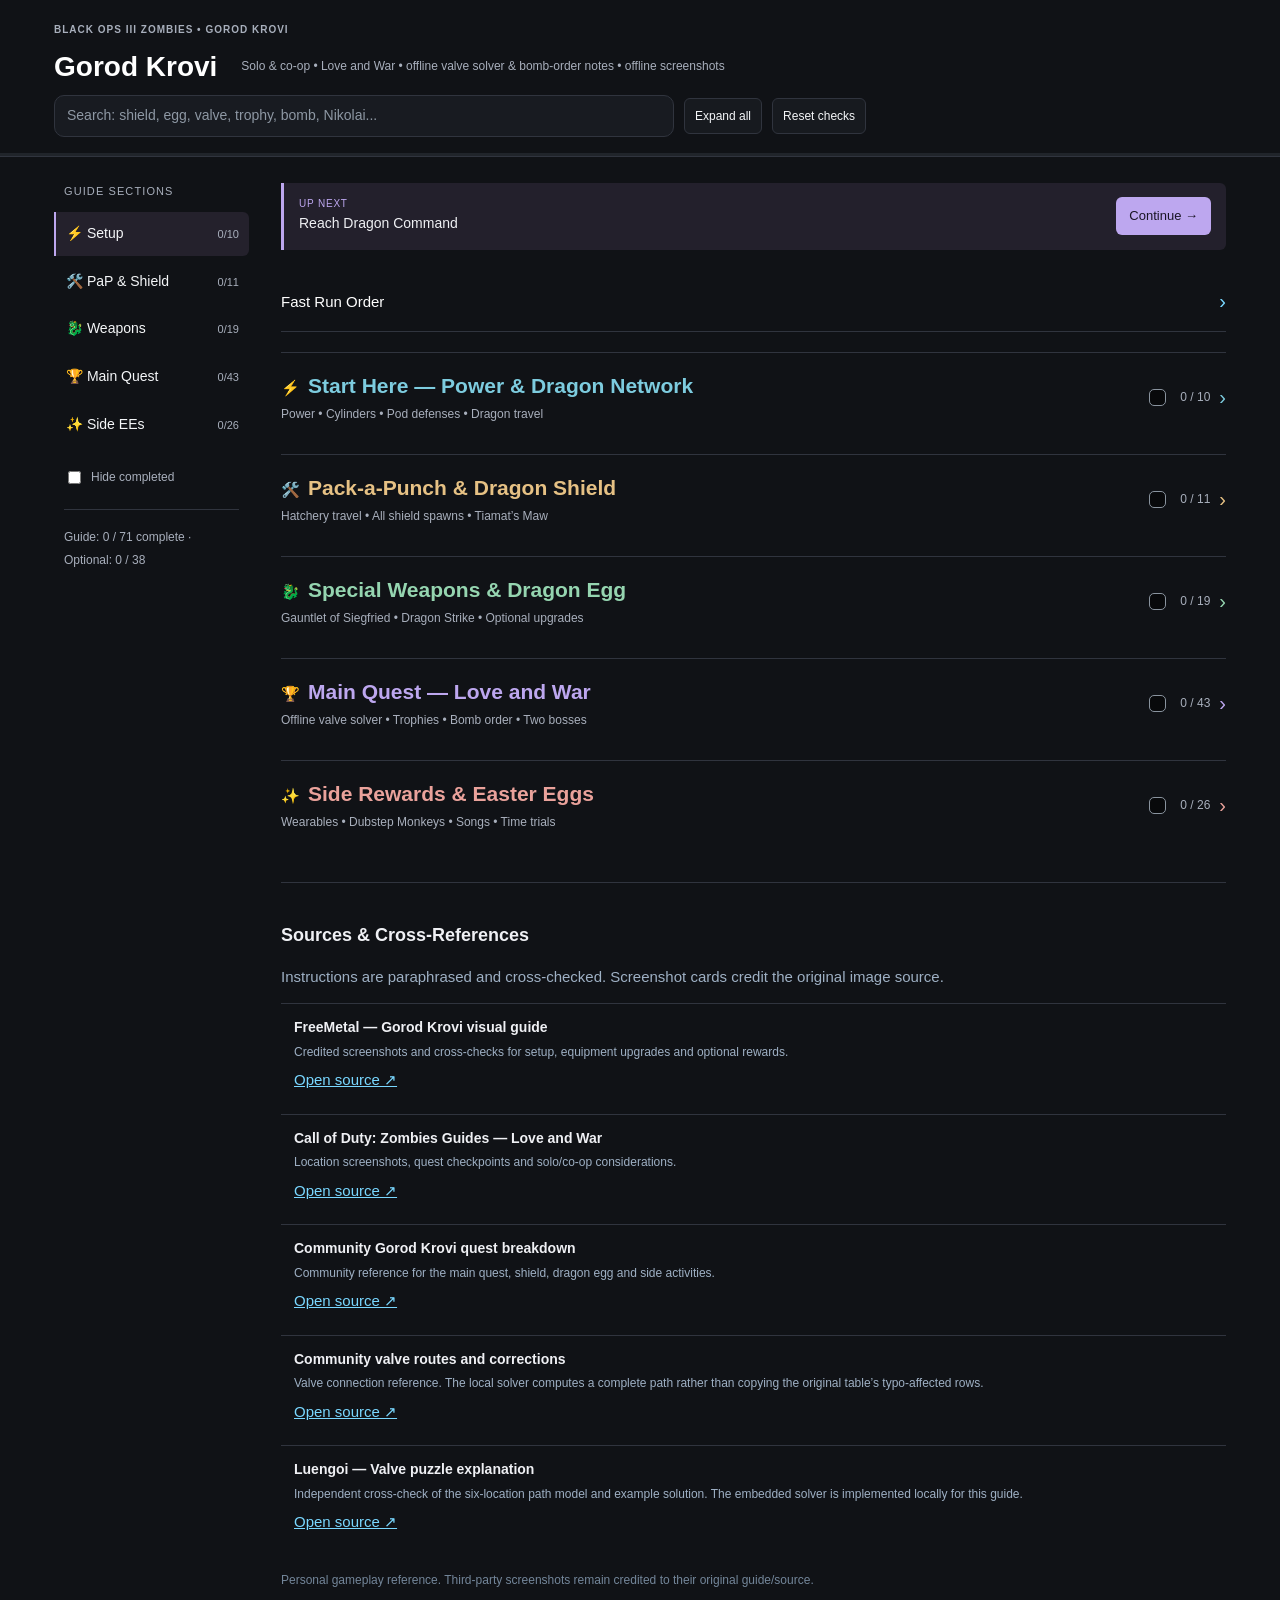
==== gorod-krovi.html @ ffe3abc6 "Add remaining BO3 guides and image-first UI with Chronicles collection" ====
<!doctype html>
<html lang="en">
<head>
<meta charset="utf-8">
<meta name="viewport" content="width=device-width, initial-scale=1">
<title>Gorod Krovi — Visual Guide</title>
<style>
:root{
  --bg:#070b11;--bg2:#0b121c;--panel:#101924;--panel2:#142231;--line:#26394d;
  --text:#eef6ff;--muted:#9eb0c4;--blue:#79d7ff;--green:#91f2b8;--gold:#ffd67b;
  --red:#ff927f;--purple:#d09aff;--orange:#ffb06e;--shadow:0 12px 38px rgba(0,0,0,.28)
}
*{box-sizing:border-box}
html{scroll-behavior:smooth}
body{
  margin:0;color:var(--text);background:
  radial-gradient(circle at 12% -5%,rgba(57,120,180,.13),transparent 30%),
  radial-gradient(circle at 86% 0%,rgba(77,154,124,.09),transparent 28%),
  linear-gradient(180deg,#060a10,var(--bg2) 35%,var(--bg));
  font-family:Inter,ui-sans-serif,system-ui,-apple-system,Segoe UI,Arial,sans-serif;line-height:1.48
}
button,input{font:inherit} a{color:var(--blue)}
header{position:sticky;top:0;z-index:50;background:rgba(7,11,17,.93);backdrop-filter:blur(14px);border-bottom:1px solid var(--line)}
.top{max-width:1500px;margin:auto;padding:16px 18px 11px}
.eyebrow{color:var(--green);font-size:11px;letter-spacing:.18em;text-transform:uppercase;font-weight:900}
h1{font-size:clamp(28px,4vw,44px);line-height:1;margin:3px 0 6px}
.version{color:var(--muted);font-size:13px;margin-bottom:11px}
.controls{display:flex;gap:7px;flex-wrap:wrap;align-items:center}
.search{flex:1;min-width:220px;padding:10px 12px;border:1px solid var(--line);border-radius:10px;background:#08111a;color:var(--text);outline:none}
.search:focus{border-color:var(--blue)}
.navbtn,.toolbtn{border:1px solid var(--line);background:var(--panel);color:var(--text);border-radius:10px;padding:9px 11px;cursor:pointer;font-weight:760}
.navbtn:hover,.toolbtn:hover{border-color:var(--blue);background:var(--panel2)}
.progressbar{height:3px;background:#101820}.progressfill{height:100%;width:0;background:linear-gradient(90deg,var(--blue),var(--green));transition:.2s}

main{max-width:1500px;margin:auto;padding:22px 18px 80px}
.callout{border:1px solid #31506b;background:linear-gradient(145deg,rgba(20,34,49,.95),rgba(12,22,32,.95));padding:14px 16px;border-radius:14px;margin-bottom:14px;color:var(--muted)}
.callout strong{color:var(--text)}.corrections{border-color:#6a5131;background:linear-gradient(145deg,rgba(57,38,21,.72),rgba(20,27,34,.88))}
.corrections b{color:var(--gold)}

details.quick,details.big-section{border:1px solid var(--line);border-radius:16px;background:rgba(13,22,32,.8);margin:14px 0;overflow:hidden}
summary.section-summary,summary.quick-summary{list-style:none;cursor:pointer;padding:16px;display:flex;justify-content:space-between;gap:14px;align-items:center}
summary::-webkit-details-marker{display:none}
.section-summary:hover,.quick-summary:hover{background:rgba(20,34,49,.65)}
.section-name{font-size:clamp(21px,2.4vw,30px);font-weight:900}.section-num{color:var(--blue);margin-right:8px}
.section-sub{color:var(--muted);font-size:13px;margin-top:4px}.chev{color:var(--blue);font-size:22px;transition:.18s}
details[open]>.section-summary .chev,details[open]>.quick-summary .chev{transform:rotate(90deg)}
.section-count{white-space:nowrap;background:var(--panel);border:1px solid var(--line);border-radius:999px;padding:6px 10px;color:var(--green);font-weight:850;font-size:13px}
.section-inner{padding:0 12px 14px}

.quick-grid{display:grid;grid-template-columns:repeat(auto-fit,minmax(285px,1fr));gap:3px 20px;padding:0 16px 16px}
.quick-item{display:flex;gap:8px;color:var(--muted);font-size:14px;padding:5px 0}.quick-num{color:var(--green);font-weight:900;min-width:24px}

details.group{border:1px solid #22364a;border-radius:13px;background:rgba(12,20,29,.76);margin:10px 0;overflow:hidden}
summary.group-head{list-style:none;cursor:pointer;padding:14px 15px;display:flex;justify-content:space-between;gap:13px;align-items:center}
summary.group-head:hover{background:rgba(20,34,49,.55)}
.group-title{font-size:18px;font-weight:880}.group-summary{color:var(--muted);font-size:13px;margin-top:3px}
.group-effect{margin-top:7px;padding:8px 10px;border-left:3px solid var(--green);background:rgba(57,105,78,.12);border-radius:0 8px 8px 0;color:#ccebd8;font-size:12.5px}
.group-body{padding:0 12px 12px}
.cards{display:grid;grid-template-columns:repeat(auto-fit,minmax(310px,1fr));gap:12px}
.card{border:1px solid #22364a;border-radius:13px;background:linear-gradient(180deg,#111d29,#0c151f);overflow:hidden;box-shadow:var(--shadow);min-width:0;transition:.16s}
.card:hover{border-color:#365b79;transform:translateY(-1px)}.card.done{opacity:.64;border-color:#2f684e}
.card-head{display:flex;gap:11px;padding:14px 14px 9px}.check{position:relative;display:block;width:23px;height:23px;min-width:23px;margin-top:2px;cursor:pointer}
.check input{position:absolute;opacity:0}.fake{width:23px;height:23px;border:2px solid #50677c;border-radius:7px;display:block;position:relative}
.check input:checked+.fake{border-color:var(--green);background:rgba(145,242,184,.12)}.check input:checked+.fake:after{content:"✓";position:absolute;left:3px;top:-6px;color:var(--green);font-size:23px;font-weight:900}
.card-code{font-size:10px;letter-spacing:.13em;color:var(--blue);font-weight:900}.card h3{margin:2px 0 0;font-size:17px;line-height:1.23}.card.done h3{text-decoration:line-through}
.badges{display:flex;gap:6px;flex-wrap:wrap;margin-top:7px}.badge{padding:3px 7px;border-radius:999px;border:1px solid var(--line);font-size:10px;color:var(--muted);text-transform:uppercase;letter-spacing:.08em;font-weight:850}
.badge.required{color:var(--gold);border-color:#725b31}.badge.buildable{color:var(--green);border-color:#315f47}.badge.bow{color:#b8ceff;border-color:#405785}.badge.wisp{color:var(--purple);border-color:#664882}
.card-body{padding:0 14px 14px}.label{font-size:10px;text-transform:uppercase;letter-spacing:.13em;font-weight:900;color:#7f94aa;margin-top:8px}
.todo{padding-left:20px;margin:5px 0 0}.todo li{margin:5px 0;color:#e1ebf4;font-size:13.5px}.todo li::marker{color:var(--green)}
.look{margin:4px 0;color:var(--muted);font-size:13.5px}.warn,.note{margin-top:10px;padding:9px 10px;border-radius:9px;font-size:12.5px}
.warn{border:1px solid #74473e;background:rgba(96,45,36,.18);color:#ffd1c8}.note{border:1px solid #35506b;background:rgba(49,82,112,.15);color:#c5d9ec}

.imgwrap{display:block;background:#05080c;border-top:1px solid #1b2b3b;position:relative}.imgwrap img{display:block;width:100%;aspect-ratio:16/9;object-fit:cover;background:#030609}
.imgwrap .fallback{display:none;padding:35px 16px;text-align:center;color:#ffb6a8;font-size:13px}.imgwrap.failed img{display:none}.imgwrap.failed .fallback{display:block}
.imgcredit{display:flex;justify-content:space-between;gap:8px;align-items:center;padding:7px 10px;background:#080f16;color:#73899e;font-size:10px}.imgcredit span:last-child{color:var(--blue)}
.noimg{border-top:1px solid #1b2b3b;padding:22px 14px;color:#7f94aa;font-size:12px;background:#080f16}

.bow-choice{border-top:1px solid #1b2b3b;background:#080f16;padding:14px}.bow-choice-title{text-align:center;font-size:12px;color:var(--muted);margin-bottom:10px;font-weight:800;letter-spacing:.08em}
.bow-grid{display:grid;grid-template-columns:repeat(2,1fr);gap:8px}.bow-chip{border:1px solid var(--line);border-radius:10px;padding:12px;text-align:center;font-weight:900}
.bow-chip small{display:block;font-size:10px;font-weight:700;opacity:.78;margin-top:2px}.storm{background:rgba(32,74,130,.28);border-color:#416da5}.void{background:rgba(94,45,127,.27);border-color:#704593}
.fire{background:rgba(140,65,35,.25);border-color:#985b3e}.wolf{background:rgba(73,140,170,.22);border-color:#5e9ab2}
.bow-arrow{text-align:center;font-size:22px;color:var(--green);padding-top:7px}.bow-caption{text-align:center;color:#cfe9dc;font-size:12px;font-weight:800}

.source-section{border-top:1px solid var(--line);margin-top:42px;padding-top:24px}.source-card{border:1px solid var(--line);background:var(--panel);padding:13px;border-radius:12px;margin:9px 0}.source-card h3{margin:0 0 4px;font-size:16px}.source-card p{margin:0;color:var(--muted);font-size:13px}.source-card a{display:inline-block;margin-top:7px}
.offline-box{border:1px solid #315f47;background:rgba(38,84,60,.14);padding:14px;border-radius:12px;margin:18px 0;color:#cde8d8}.offline-box strong{color:var(--green)}
.hidden{display:none!important}.footer-note{margin-top:24px;color:#73869a;font-size:12px}
@media(max-width:800px){
  header{position:relative}.cards{grid-template-columns:1fr}.top{padding:14px}.quick-grid{grid-template-columns:1fr}.section-summary{align-items:flex-start}
}
</style>

<style id="high-contrast-v4">
/* HIGH-CONTRAST DARK READABILITY PASS
   One section = one accent color. Neutral content areas. Hard visual separators. */
:root{
  --hc-bg:#090a0c;
  --hc-surface:#131519;
  --hc-surface2:#1d2026;
  --hc-surface3:#262a31;
  --hc-line:#444a53;
  --hc-line-strong:#606874;
  --hc-text:#f7f8fa;
  --hc-muted:#c2c8d0;
  --hc-dim:#9099a4;
  --hc-cyan:#49c8e8;
  --hc-amber:#f0b84b;
  --hc-green:#67d39a;
  --hc-purple:#b58cff;
  --hc-coral:#ff8178;
  --hc-yellow:#ffd86b;
  --hc-blue:#79cfff;
}
html{background:var(--hc-bg)!important}
body{
  background:var(--hc-bg)!important;
  color:var(--hc-text)!important;
  font-size:15px!important;
}
header{
  background:rgba(9,10,12,.97)!important;
  border-bottom:2px solid var(--hc-line)!important;
  box-shadow:0 3px 12px rgba(0,0,0,.35)!important;
}
h1{color:#fff!important}
.search{
  background:#101216!important;
  color:#fff!important;
  border:1px solid #59616c!important;
}
.search::placeholder{color:#8e98a4!important}
.btn,.navbtn,.toolbtn{
  background:#171a1f!important;
  color:#f4f6f8!important;
  border:1px solid #505761!important;
  box-shadow:none!important;
}
.btn:hover,.navbtn:hover,.toolbtn:hover{background:#22262d!important}
button[data-go="setup"]{border-bottom:4px solid var(--hc-cyan)!important}
button[data-go="pap"],button[data-go="buildables"]{border-bottom:4px solid var(--hc-amber)!important}
button[data-go="bows"]{border-bottom:4px solid var(--hc-green)!important}
button[data-go="main"]{border-bottom:4px solid var(--hc-purple)!important}
button[data-go="side"]{border-bottom:4px solid var(--hc-coral)!important}
.progressbar{background:#20242a!important;height:5px!important}
.progressfill{background:#79cfff!important}

main{max-width:1320px!important}

/* Keep the opening area quiet. Technical/meta boxes are hidden so the quest starts sooner. */
.readability-key{
  display:flex;flex-wrap:wrap;gap:8px 14px;
  margin:2px 0 18px;padding:11px 13px;
  background:#111318;border:1px solid #3d434c;border-radius:10px;
  color:#c8ced5;font-size:12px;font-weight:750
}
.readability-key span{display:inline-flex;align-items:center;gap:6px}
.readability-key i{width:10px;height:10px;border-radius:3px;display:inline-block}
.readability-key .c1 i{background:var(--hc-cyan)}
.readability-key .c2 i{background:var(--hc-amber)}
.readability-key .c3 i{background:var(--hc-green)}
.readability-key .c4 i{background:var(--hc-purple)}
.readability-key .c5 i{background:var(--hc-coral)}

/* Fast route: a real numbered list instead of floating tiles */
details.quick{
  background:#111318!important;
  border:2px solid #414751!important;
  box-shadow:none!important;
  border-radius:12px!important
}
.quick-summary,.quickhead{
  background:#181b20!important;
  color:#fff!important;
  border:0!important;
  padding:16px 18px!important
}
.quick-grid,.quickgrid{
  display:block!important;
  background:#0f1114!important;
  padding:0!important
}
.quick-item,.q{
  display:grid!important;
  grid-template-columns:48px 1fr!important;
  gap:10px!important;
  align-items:start!important;
  margin:0!important;
  padding:11px 16px!important;
  color:#e8ebef!important;
  border-top:1px solid #3a4048!important
}
.quick-item:nth-child(even),.q:nth-child(even){background:#191c21!important}
.quick-num,.qn{
  display:grid!important;place-items:center!important;
  width:31px!important;height:31px!important;
  border-radius:7px!important;
  background:#303640!important;
  color:#fff!important;font-weight:900!important
}

/* Notes and warnings are deliberately different from normal content */
.warn{
  background:#332a12!important;
  color:#ffe7a5!important;
  border:1px solid #8c7022!important;
  border-left:6px solid var(--hc-yellow)!important;
  border-radius:7px!important
}
.note{
  background:#112637!important;
  color:#d5edff!important;
  border:1px solid #345c79!important;
  border-left:6px solid var(--hc-blue)!important;
  border-radius:7px!important
}
.group-effect,.effect{
  background:#12291f!important;
  color:#d6f3e2!important;
  border-left:6px solid var(--hc-green)!important;
  border-radius:7px!important
}

/* Stronger text hierarchy */
.label{
  color:#b9c1ca!important;
  font-size:11px!important;
  letter-spacing:.13em!important;
  font-weight:900!important;
  margin-top:14px!important
}
.todo li{
  color:#f2f4f6!important;
  font-size:14.5px!important;
  margin:8px 0!important;
  line-height:1.52!important
}
.look{
  color:#c4cbd3!important;
  line-height:1.5!important
}
.badge{background:#0f1114!important;border-color:#59616c!important;color:#e5e8eb!important}
.fake{border-color:#77818c!important}
.card.done{opacity:.55!important}

/* Mobile */
@media(max-width:850px){
  header{position:relative!important}
}
</style>

<style>
main > .callout, main > .offline-box{display:none!important}
</style>

<style id="de-high-contrast-layout">
#content > details.big-section:nth-of-type(1){--section-accent:var(--hc-cyan)}
#content > details.big-section:nth-of-type(2){--section-accent:var(--hc-amber)}
#content > details.big-section:nth-of-type(3){--section-accent:var(--hc-green)}
#content > details.big-section:nth-of-type(4){--section-accent:var(--hc-purple)}
#content > details.big-section:nth-of-type(5){--section-accent:var(--hc-coral)}

details.big-section{
  background:#0e1013!important;
  border:2px solid #40464f!important;
  box-shadow:0 6px 18px rgba(0,0,0,.28)!important;
  border-radius:12px!important;
  margin:20px 0!important
}
#content > details.big-section > .section-summary{
  background:#15181d!important;
  border-left:9px solid var(--section-accent)!important;
  padding:19px 20px!important
}
.section-name{color:#fff!important}
.section-sub{color:#bcc4cd!important}
.section-num{
  display:inline-grid!important;place-items:center!important;
  width:34px!important;height:34px!important;
  border-radius:7px!important;margin-right:10px!important;
  background:var(--section-accent)!important;color:#08090b!important;
  font-weight:950!important
}
.section-summary .chev{color:var(--section-accent)!important}
.section-count{
  background:#0f1114!important;
  color:#fff!important;
  border:1px solid #59616c!important
}
.section-inner{background:#0b0d10!important;padding:16px!important}

details.group{
  background:#121419!important;
  border:1px solid #464d56!important;
  border-radius:10px!important;
  margin:0 0 18px!important
}
summary.group-head{
  background:#22262c!important;
  border-left:5px solid var(--section-accent)!important;
  padding:14px 16px!important
}
.group-title{color:#fff!important}
.group-summary{color:#b8c0c9!important}
.group-head .chev{color:var(--section-accent)!important}
.group-body{background:#0d0f12!important;padding:0!important}

/* Same one-step-per-row treatment as Shadows */
.cards{display:block!important}
.card{
  display:grid!important;
  grid-template-columns:minmax(0,1fr) minmax(280px,400px)!important;
  grid-template-rows:auto 1fr!important;
  column-gap:22px!important;
  border:0!important;
  border-left:6px solid var(--section-accent)!important;
  border-top:2px solid #383e46!important;
  border-radius:0!important;
  background:#131519!important;
  box-shadow:none!important;
  transform:none!important
}
.card:first-child{border-top:0!important}
.card:nth-child(even){background:#1d2026!important}
.card-head{grid-column:1!important;grid-row:1!important;padding:18px 18px 6px!important}
.card-body{grid-column:1!important;grid-row:2!important;padding:0 18px 20px!important}
.imgwrap,.bow-choice,.noimg{
  grid-column:2!important;grid-row:1 / span 2!important;
  align-self:center!important;
  margin:18px!important
}
.imgwrap{
  border:2px solid #4d555f!important;
  border-radius:8px!important;
  overflow:hidden!important;
  background:#08090b!important
}
.imgcredit{background:#101216!important;color:#aeb7c1!important;border-top:1px solid #3d444d!important}
.card-code{
  display:inline-block!important;
  background:var(--section-accent)!important;
  color:#08090b!important;
  border-radius:5px!important;
  padding:3px 7px!important;
  margin-bottom:4px!important;
  font-weight:950!important
}
.card h3{color:#fff!important;font-size:19px!important}
.noimg{color:#c3cad2!important;background:#181b20!important;border:1px dashed #505862!important;border-radius:8px!important;padding:20px!important}
.bow-choice{background:#181b20!important;border:2px solid #4d555f!important;border-radius:8px!important;padding:18px!important}

@media(max-width:850px){
  .card{grid-template-columns:1fr!important}
  .card-head{grid-column:1!important;grid-row:1!important}
  .card-body{grid-column:1!important;grid-row:2!important}
  .imgwrap,.bow-choice,.noimg{grid-column:1!important;grid-row:3!important;margin:0 18px 18px!important}
}
</style>


<style id="image-lightbox-v5">
/* In-page image expansion */
.img, .imgwrap {
  cursor: zoom-in !important;
}
.img .credit span:last-child,
.imgwrap .imgcredit span:last-child {
  color: #aeb8c2 !important;
}
.image-lightbox {
  position: fixed;
  inset: 0;
  z-index: 99999;
  display: none;
  align-items: center;
  justify-content: center;
  padding: 26px;
  background: rgba(0,0,0,.90);
  backdrop-filter: blur(5px);
}
.image-lightbox.open { display: flex; }
.image-lightbox-inner {
  position: relative;
  width: min(96vw, 1500px);
  height: min(94vh, 1000px);
  display: flex;
  align-items: center;
  justify-content: center;
}
.image-lightbox-img {
  display: block;
  max-width: 100%;
  max-height: 100%;
  width: auto;
  height: auto;
  object-fit: contain;
  border: 2px solid #626b76;
  border-radius: 10px;
  background: #07080a;
  box-shadow: 0 18px 60px rgba(0,0,0,.65);
  cursor: zoom-out;
}
.image-lightbox-close {
  position: fixed;
  top: 16px;
  right: 20px;
  z-index: 100000;
  width: 44px;
  height: 44px;
  border: 1px solid #6b747f;
  border-radius: 50%;
  background: #16191e;
  color: #fff;
  font-size: 28px;
  line-height: 1;
  font-weight: 700;
  cursor: pointer;
}
.image-lightbox-close:hover { background: #292e35; }
.image-lightbox-hint {
  position: fixed;
  left: 50%;
  bottom: 14px;
  transform: translateX(-50%);
  padding: 7px 11px;
  border: 1px solid #4e5660;
  border-radius: 999px;
  background: rgba(17,20,24,.92);
  color: #c9d0d7;
  font-size: 12px;
  white-space: nowrap;
}
body.lightbox-open { overflow: hidden !important; }

@media (max-width: 700px) {
  .image-lightbox { padding: 12px; }
  .image-lightbox-inner {
    width: 100vw;
    height: 90vh;
  }
  .image-lightbox-close {
    top: 10px;
    right: 10px;
  }
}
</style>


<style id="bulk-check-zebra-v6">
/* ===== v6: zebra subsection headers + whole-section / whole-phase checkboxes ===== */

/* Stronger zebra separation for subsection / phase headers */
.sectionbody > details.group:nth-of-type(odd) > .grouphead,
.section-inner > details.group:nth-of-type(odd) > .group-head {
  background:#20242a !important;
}
.sectionbody > details.group:nth-of-type(even) > .grouphead,
.section-inner > details.group:nth-of-type(even) > .group-head {
  background:#2c3138 !important;
}

/* Main Quest phases get a subtle purple zebra identity instead of one flat purple look */
#content > details.section:nth-of-type(4) .sectionbody > details.group:nth-of-type(odd) > .grouphead,
#content > details.big-section:nth-of-type(4) .section-inner > details.group:nth-of-type(odd) > .group-head {
  background:#26202f !important;
}
#content > details.section:nth-of-type(4) .sectionbody > details.group:nth-of-type(even) > .grouphead,
#content > details.big-section:nth-of-type(4) .section-inner > details.group:nth-of-type(even) > .group-head {
  background:#342a40 !important;
}

/* Bulk check control used in top-level sections and subsection/phase headers */
.bulk-check-wrap {
  display:inline-flex;
  align-items:center;
  gap:7px;
  flex:0 0 auto;
  padding:6px 9px;
  border:1px solid #626b76;
  border-radius:8px;
  background:#101216;
  color:#e6ebef;
  font-size:11px;
  font-weight:900;
  letter-spacing:.04em;
  text-transform:uppercase;
  cursor:pointer;
  user-select:none;
}
.bulk-check-wrap:hover {
  background:#1b1f24;
  border-color:#89939e;
}
.bulk-check-wrap input {
  appearance:none;
  -webkit-appearance:none;
  width:19px;
  height:19px;
  margin:0;
  border:2px solid #89939e;
  border-radius:5px;
  background:#08090b;
  display:grid;
  place-content:center;
  cursor:pointer;
}
.bulk-check-wrap input::before {
  content:"";
  width:10px;
  height:10px;
  transform:scale(0);
  transition:transform .08s ease-in-out;
  clip-path:polygon(14% 44%,0 59%,39% 100%,100% 18%,84% 3%,37% 70%);
  background:#08100b;
}
.bulk-check-wrap input:checked {
  background:#77dda3;
  border-color:#77dda3;
}
.bulk-check-wrap input:checked::before {
  transform:scale(1);
}
.bulk-check-wrap input:indeterminate {
  background:#f0b84b;
  border-color:#f0b84b;
}
.bulk-check-wrap input:indeterminate::before {
  transform:scale(1);
  clip-path:none;
  width:10px;
  height:3px;
  background:#17120a;
}
.bulk-check-wrap.complete {
  border-color:#5ca77a;
  background:#13261c;
  color:#bde9cd;
}
.bulk-check-wrap.partial {
  border-color:#997c35;
  background:#292313;
  color:#f3dda6;
}

/* Keep controls and chevrons visually separated */
.bulk-right {
  display:flex;
  align-items:center;
  gap:9px;
  flex:0 0 auto;
}

/* On narrow screens, do not let the header controls crush the title */
@media(max-width:720px){
  .bulk-check-wrap .bulk-label-text { display:none; }
  .bulk-check-wrap { padding:6px; }
  .bulk-right { gap:6px; }
}
</style>


<style id="section-heading-cues">
/* Match both maps: section colors for headings, neutral step instructions. */
.big-section > .section-summary .section-name{color:var(--section-accent)!important}
.group-title{color:var(--group-heading-color,var(--section-accent))!important}
.heading-icon{display:inline-block;margin-right:.4em;font-size:.95em;line-height:1;vertical-align:baseline}
</style>

<style id="topic-dropdowns">
.group-children{padding:14px 12px 0}
.group-children > details.group{margin-bottom:14px!important}
.group-children > details.group > summary.group-head{background:#191d23!important}
.group-children > details.group:nth-of-type(even) > summary.group-head{background:#242a32!important}
@media(max-width:600px){.group-children{padding:10px 6px 0}}
</style>
<style id="gk-tools-style">
.gk-tool{margin:16px 0 4px;padding:14px;border:1px solid #65717f;border-radius:10px;background:#171c24;color:#f1f5fa}
.gk-tool h4{margin:0 0 10px;font-size:17px;color:#d4b6ff}.gk-tool p{font-size:13px;color:#c8d3df}
.gk-fields{display:grid;grid-template-columns:repeat(2,minmax(0,1fr));gap:12px;margin:12px 0}
.gk-fields label{display:block;min-width:0;font-size:13px;font-weight:700}
.gk-fields select{display:block;width:100%;max-width:100%;margin-top:6px;padding:9px 6px;border:1px solid #728194;border-radius:7px;background:#090e15;color:white;font:inherit}
.gk-fields select:focus{outline:2px solid #c5a0ff;outline-offset:2px}
#valve-result,#bomb-result{margin:12px 0;font-size:13px;line-height:1.6;overflow-wrap:anywhere}
.gk-tool ol{padding-left:24px}.gk-tool li{padding:4px 0}.gk-error{color:#ffb3a9}.gk-tool button{font-size:12px}
@media(max-width:600px){.gk-fields{grid-template-columns:1fr}}
</style>
<style id="guide-ui-style">
/* Image-first guide presentation. Embedded in every standalone guide. */
:root{--guide-bg:#101216;--guide-panel:#181b21;--guide-line:#30343e;--guide-muted:#a8afbc;--hc-cyan:#7dccdf;--hc-amber:#e6c184;--hc-green:#95d5b0;--hc-purple:#bda7ef;--hc-coral:#eaa29b}
html,body{background:var(--guide-bg)!important;color:#eff0f4!important}body{font-family:Segoe UI,Arial,sans-serif;line-height:1.55!important}header{position:relative!important;background:var(--guide-bg)!important;border-bottom:1px solid var(--guide-line)!important;box-shadow:none!important;backdrop-filter:none!important}.top{max-width:1220px;padding:22px 24px 16px;display:flex;gap:12px 24px;flex-wrap:wrap;align-items:center}.eyebrow{font-size:10px;font-weight:600;letter-spacing:.1em;color:var(--guide-muted);width:100%}h1{font-size:28px!important;font-weight:600!important;margin:0!important;line-height:1.2}.version{font-size:12px;margin:0;color:var(--guide-muted);flex:1;min-width:200px}.controls{width:100%;gap:10px}.search{font-size:14px;padding:9px 12px;max-width:620px;min-width:160px;border:1px solid var(--guide-line)!important;background:var(--guide-panel)!important}.toolbtn{font-size:12px;font-weight:500;padding:8px 10px;border:1px solid var(--guide-line)!important;border-radius:6px}.progressbar{height:3px!important}.progressfill{background:var(--hc-purple)!important}
main{max-width:1220px!important;padding:26px 24px 70px;display:grid;grid-template-columns:195px minmax(0,1fr);gap:32px}.guide-sidebar{position:sticky;top:22px;align-self:start;min-width:0}.guide-sidebar .navbtn{width:100%;text-align:left;display:block;border:0!important;border-left:2px solid transparent!important;background:transparent!important;padding:11px 10px;margin:4px 0;font-size:14px;font-weight:500;border-radius:0 6px 6px 0}.guide-sidebar .navbtn:hover,.guide-sidebar .navbtn[aria-current]{background:#24212c!important;border-left-color:var(--hc-purple)!important}.guide-sidebar .route-label{font-size:11px;text-transform:uppercase;letter-spacing:.1em;color:var(--guide-muted);margin:0 0 12px 10px}.guide-sidebar .navbtn .nav-count{float:right;font-size:11px;color:var(--guide-muted);padding-top:3px}.guide-pane{min-width:0}.guide-pane>.callout,.guide-pane>.offline-box,.readability-key{display:none!important}.guide-toolbar{display:flex;align-items:center;justify-content:space-between;gap:14px;margin-bottom:22px;padding:13px 15px;border-left:3px solid var(--hc-purple);background:#23202c;border-radius:0 6px 6px 0}.guide-next-label{font-size:10px;color:var(--hc-purple);letter-spacing:.08em;text-transform:uppercase}.guide-next-title{font-size:14px;margin:2px 0}.guide-next-button{flex-shrink:0;padding:9px 13px;border:0;border-radius:6px;background:var(--hc-purple);color:#1a1525;font-size:13px;cursor:pointer}.guide-options{margin:22px 10px;color:var(--guide-muted);font-size:12px}.guide-options label{display:flex;gap:7px;align-items:center;margin:12px 0}.guide-options input{accent-color:var(--hc-purple)}.guide-totals{font-size:12px;line-height:1.9;color:var(--guide-muted);margin:16px 10px;border-top:1px solid var(--guide-line);padding-top:16px}
#content>details.big-section{border:0!important;border-top:1px solid var(--guide-line)!important;border-radius:0!important;background:transparent!important;box-shadow:none!important;margin:12px 0!important}#content>details.big-section>.section-summary{border:0!important;background:transparent!important;padding:18px 0!important;gap:12px}.section-name{font-size:21px!important;font-weight:600!important;line-height:1.4}.section-num{display:none!important}.section-sub{font-size:12px!important;color:var(--guide-muted)!important;margin-top:5px}.section-count{padding:0!important;border:0!important;background:transparent!important;color:var(--guide-muted)!important;font-size:12px!important;font-weight:400!important}.section-inner{padding:0!important;background:transparent!important}.section-inner details.group{border:0!important;border-top:1px solid var(--guide-line)!important;border-radius:0!important;background:transparent!important;margin:0!important}.section-inner details.group>summary.group-head{background:transparent!important;border:0!important;padding:15px 0!important}.group-title{font-size:16px!important;font-weight:600!important;line-height:1.5;color:#e9eaf0!important}.group-summary{font-size:12px;color:var(--guide-muted)!important}.group-effect{font-size:12px!important;background:transparent!important;border:0!important;padding:0!important;color:var(--guide-muted)!important}.group-effect strong{display:none}.group-body{background:transparent!important}.group-children{padding:0 0 0 14px;border-left:1px solid var(--guide-line);margin:0 0 18px}.group-children>details.group{margin:0!important}.heading-icon{font-size:15px;margin-right:8px}.chev{font-size:20px!important}.bulk-check-wrap,.bulk-check-wrap.complete,.bulk-check-wrap.partial{background:transparent!important;border:0!important;padding:5px!important;color:var(--guide-muted)!important}.bulk-label-text{display:none!important}.bulk-check-wrap input{width:17px;height:17px;border-width:1px}.bulk-right{gap:8px}.group-progress{font-size:11px;color:var(--guide-muted);white-space:nowrap}
.card,.card:nth-child(even){display:flex!important;flex-direction:column!important;gap:0!important;border:0!important;border-top:1px solid var(--guide-line)!important;background:transparent!important;box-shadow:none!important;padding:22px 0 28px!important;border-radius:0!important;transform:none!important}.card:first-child{border-top:0!important}.card-head{order:0;padding:0 0 14px!important;align-items:center;gap:10px}.card-head>div{min-width:0}.card h3{font-size:17px!important;line-height:1.4!important;font-weight:600!important;margin:0}.card-code,.badges,.card-body>.label{display:none!important}.card-body{order:3;padding:14px 0 0!important;max-width:760px}.card-body .todo{margin:0;padding-left:20px}.todo li{font-size:15px!important;line-height:1.6!important;margin:5px 0!important}.look{font-size:13px;margin-top:10px;color:var(--guide-muted)!important}.imgwrap,.bow-choice{order:2;grid-column:1!important;grid-row:auto!important;align-self:stretch!important;margin:0!important;border:0!important;border-radius:7px!important;overflow:hidden;background:#080a0d!important}.imgwrap img{width:100%;height:auto;aspect-ratio:auto;max-height:620px;object-fit:contain!important}.imgcredit{background:var(--guide-bg)!important;border:0!important;padding:7px 0!important;font-size:11px;color:var(--guide-muted)!important}.imgcredit span:first-child{max-width:75%}.noimg{display:none!important}.card.done{opacity:1!important}.card.done .card-head h3{color:var(--guide-muted)!important;text-decoration:none}.card.done>.imgwrap{opacity:.85}.check{width:20px;min-width:20px;height:20px;margin:0}.fake{width:20px;height:20px;border-width:1px;border-radius:5px}.check input:checked+.fake:after{font-size:20px;left:2px;top:-5px}.check input:focus-visible+.fake{outline:2px solid var(--section-accent);outline-offset:3px}.warn{font-size:13px!important;background:#282319!important;border:0!important;border-left:3px solid #d7b76f!important;padding:10px 12px!important;color:#ecd9ac!important}.note{font-size:13px!important;background:transparent!important;border:0!important;border-left:2px solid var(--guide-line)!important;padding:5px 12px!important;color:var(--guide-muted)!important}.note strong{display:none}.card.current-step>.card-head h3{color:var(--section-accent)!important}.card.current-step>.card-head{border-left:3px solid var(--section-accent);padding-left:10px!important}
.location-tabs{order:1;display:flex;flex-wrap:wrap;gap:6px;margin:0 0 14px}.location-tab{padding:7px 10px;font:inherit;font-size:12px;border:1px solid var(--guide-line);border-radius:5px;background:transparent;color:#c5c7d1;cursor:pointer;text-align:left}.location-tab[aria-pressed=true]{border-color:var(--section-accent);background:#26232d;color:#eff0f4}.location-panel{order:2;min-width:0}.location-panel[hidden]{display:none!important}.location-title{font-size:14px;margin:14px 0 4px;color:var(--section-accent);font-weight:500}.location-help{order:1;color:var(--guide-muted);font-size:13px;margin:0 0 12px}.completed-hidden{display:none!important}.gk-tool{order:4;grid-column:1!important;margin:12px 0!important;max-width:100%;min-width:0}.source-section{border-top:1px solid var(--guide-line);margin-top:32px}.source-card{border:0;border-top:1px solid var(--guide-line);background:transparent;border-radius:0}.source-section h2{font-size:18px}.source-card h3{font-size:14px}.source-card p{font-size:12px}details.quick{border:0!important;border-bottom:1px solid var(--guide-line)!important;background:transparent!important;border-radius:0!important;margin:0 0 20px}.quick-summary{background:transparent!important;padding:14px 0!important}.quick-summary .section-name{font-size:15px!important;font-weight:500!important}.quick-summary .section-sub{display:none}.quick-item,.quick-item:nth-child(even){background:transparent!important;border-top:1px solid var(--guide-line)!important;font-size:13px}.quick-num{background:transparent!important;color:var(--hc-purple)!important;font-weight:500!important}.quick-grid{background:transparent!important}.guide-empty{padding:30px 0;color:var(--guide-muted);font-size:14px}button:focus-visible,a:focus-visible,summary:focus-visible{outline:2px solid var(--hc-purple);outline-offset:3px}summary{scroll-margin-top:20px}.card{scroll-margin-top:20px}
@media(max-width:800px){main{grid-template-columns:1fr;gap:12px;padding:18px 16px 45px}.guide-sidebar{position:static;display:flex;flex-wrap:wrap;gap:4px}.guide-sidebar .route-label{display:none}.guide-sidebar .navbtn{width:auto;font-size:12px;padding:8px;margin:0}.nav-count{display:none}.guide-options{display:flex;flex-wrap:wrap;gap:16px;margin:8px 0;width:100%}.guide-options label{margin:0;min-height:36px}.guide-totals{display:none}.top{padding:18px 16px}.version{width:100%;flex:auto}.section-name{font-size:19px!important}.section-summary{align-items:center}.group-title{font-size:15px!important}.group-children{padding-left:8px}.imgwrap img{max-height:none}.card{padding:18px 0 24px!important}.card h3{font-size:16px!important}.guide-next-button{padding:9px}.guide-toolbar{gap:8px}.location-tab{min-height:40px;max-width:100%}.image-lightbox-hint{white-space:normal;text-align:center;width:max-content;max-width:90vw}}
/* Neutral dropdown headers; section titles and selected locations carry the color. */
#content > details.big-section .section-inner > details.group:nth-of-type(n) > summary.group-head{background:transparent!important}
#content > details.big-section:nth-of-type(n) .section-inner > details.group:nth-of-type(n) > summary.group-head{background:transparent!important}
#content .group-children > details.group:nth-of-type(n) > summary.group-head{background:transparent!important}

</style>
</head>
<body>
<header>
  <div class="top">
    <div class="eyebrow">Black Ops III Zombies • Gorod Krovi</div>
    <h1>Gorod Krovi</h1>
    <div class="version">Solo & co-op • Love and War • offline valve solver & bomb-order notes • offline screenshots</div>
    <div class="controls">
      <input class="search" id="search" placeholder="Search: shield, egg, valve, trophy, bomb, Nikolai...">
      <button class="navbtn" data-go="setup">1 Setup</button>
      <button class="navbtn" data-go="buildables">2 PaP & Shield</button>
      <button class="navbtn" data-go="bows">3 Weapons</button>
      <button class="navbtn" data-go="main">4 Main Quest</button>
      <button class="navbtn" data-go="side">5 Side EEs</button>
      <button class="toolbtn" id="expand">Expand all</button>
      <button class="toolbtn" id="reset">Reset checks</button>
    </div>
  </div>
  <div class="progressbar"><div class="progressfill" id="progressfill"></div></div>
</header>

<main>

<div class="readability-key" aria-label="Section color key">
  <span class="c1"><i></i>1 Setup</span>
  <span class="c2"><i></i>2 PaP & Shield</span>
  <span class="c3"><i></i>3 Weapons</span>
  <span class="c4"><i></i>4 Main Easter Egg</span>
  <span class="c5"><i></i>5 Side Easter Eggs</span>
</div>

  <div class="callout corrections"><strong>Before starting:</strong> Read the bomb and escort instructions before starting challenges. Keep a fresh shield and upgraded ranged weapon ready for the finale.</div>
  <div class="callout">
    <strong>Reading style:</strong> every instruction is now broken into short bullets. Important warnings stay separate.
    Side Easter Eggs tell you <strong>what the reward/effect actually does</strong> before you open the steps.
    Everything starts collapsed by default.
  </div>
  <div class="offline-box">
    <strong>Offline images included:</strong> screenshots are embedded in this HTML file. Open it directly in your browser; no image folder or internet connection is needed.
  </div>

  <details class="quick" id="quickbox">
    <summary class="quick-summary"><div><div class="section-name">Fast Run Order</div><div class="section-sub">Open only when you want the high-level sequence.</div></div><div class="chev">›</div></summary>
    <div class="quick-grid" id="quick"></div>
  </details>

  <div id="content"></div>

  <section class="source-section" id="sources">
    <h2>Sources & Cross-References</h2>
    <p style="color:var(--muted)">Instructions are paraphrased and cross-checked. Screenshot cards credit the original image source.</p>
    <div id="sourcecards"></div>
    <div class="footer-note">Personal gameplay reference. Third-party screenshots remain credited to their original guide/source.</div>
  </section>
</main>

<script>
const OFFLINE_IMAGES={"gk-steam3": "[data-uri]", "gk-steam4": "[data-uri]", "gk-steam24": "[data-uri]", "gk-steam5": "[data-uri]", "gk-quest3": "[data-uri]", "gk-quest1": "[data-uri]", "gk-quest2": "[data-uri]", "gk-steam10": "[data-uri]", "gk-quest4": "[data-uri]", "gk-quest5": "[data-uri]", "gk-quest21": "[data-uri]", "gk-quest22": "[data-uri]", "gk-quest23": "[data-uri]", "gk-quest24": "[data-uri]", "gk-quest25": "[data-uri]", "gk-quest26": "[data-uri]", "gk-quest27": "[data-uri]", "gk-quest28": "[data-uri]", "gk-quest29": "[data-uri]", "gk-steam122": "[data-uri]", "gk-steam123": "[data-uri]", "gk-steam124": "[data-uri]", "gk-steam125": "[data-uri]", "gk-steam126": "[data-uri]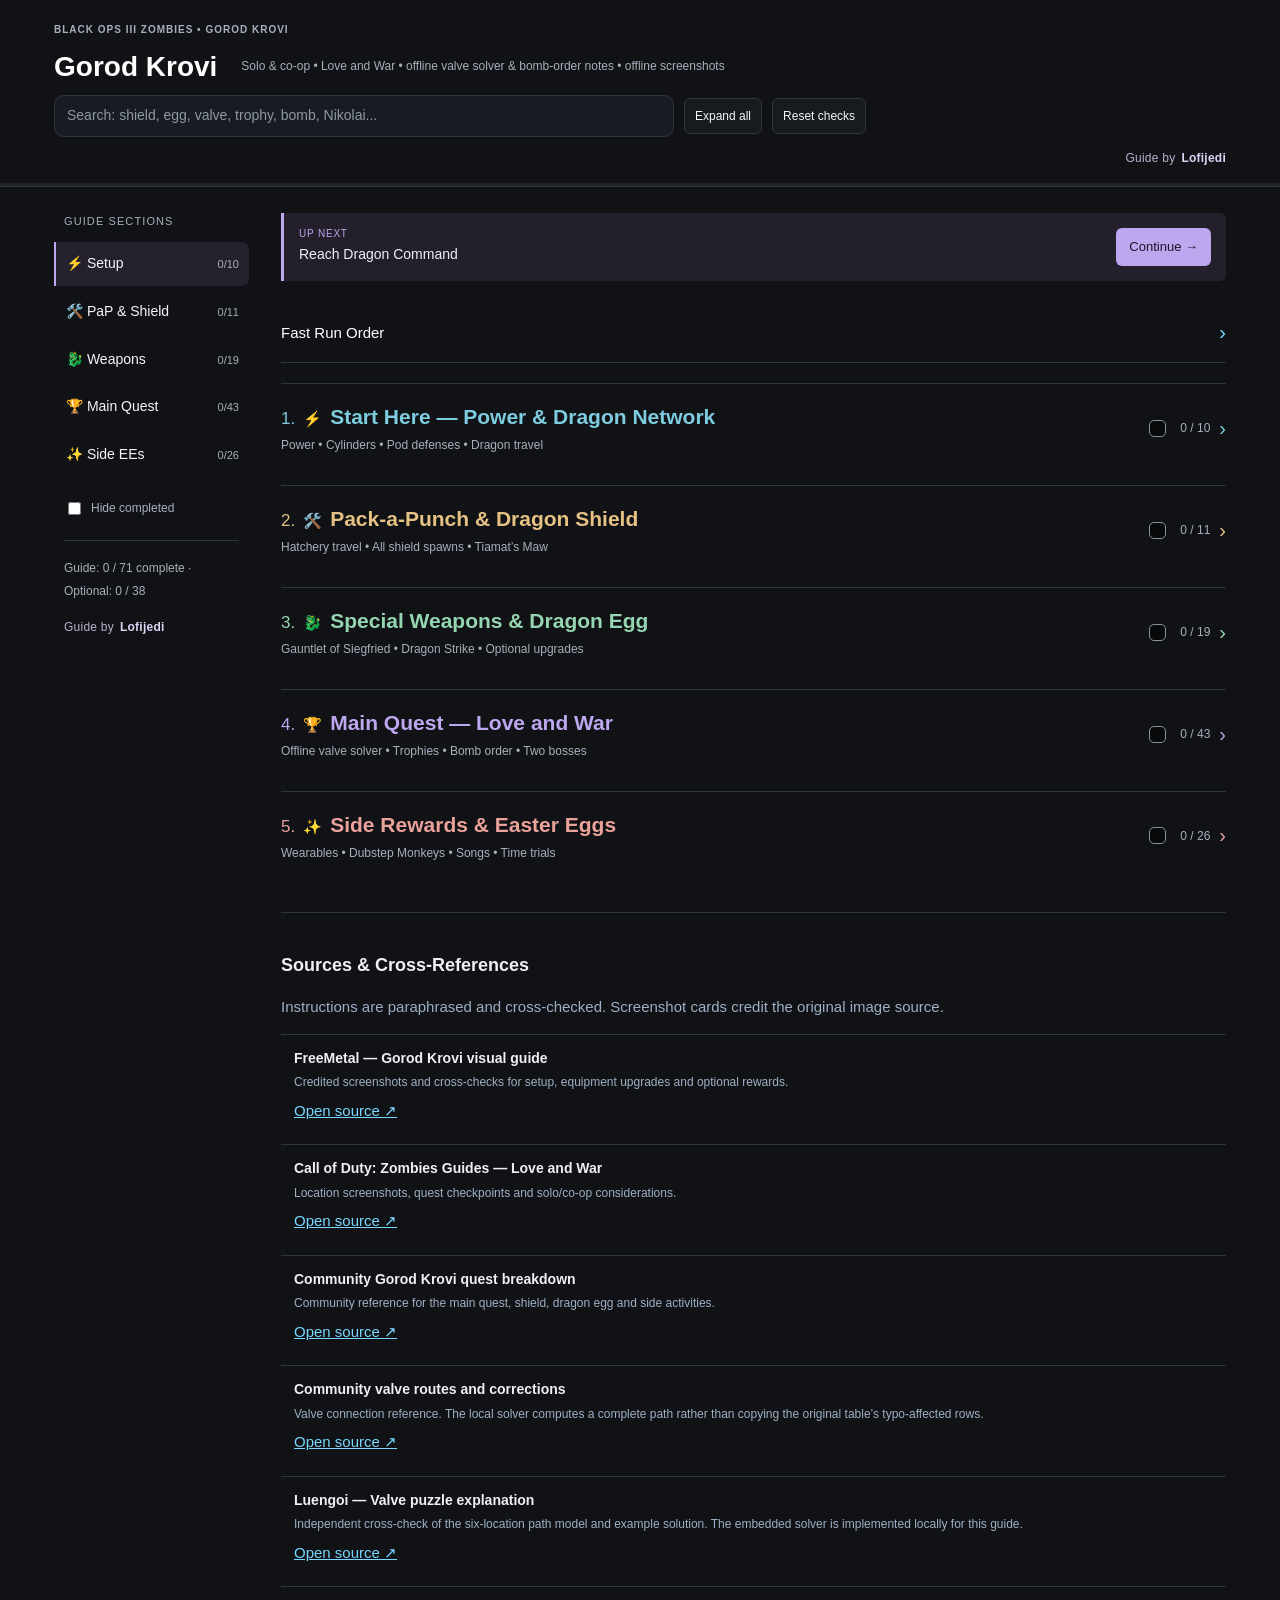
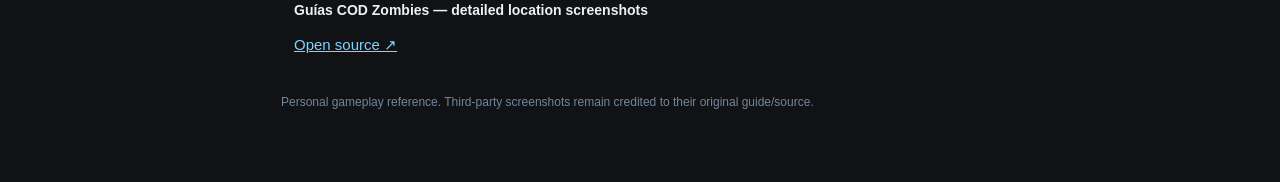
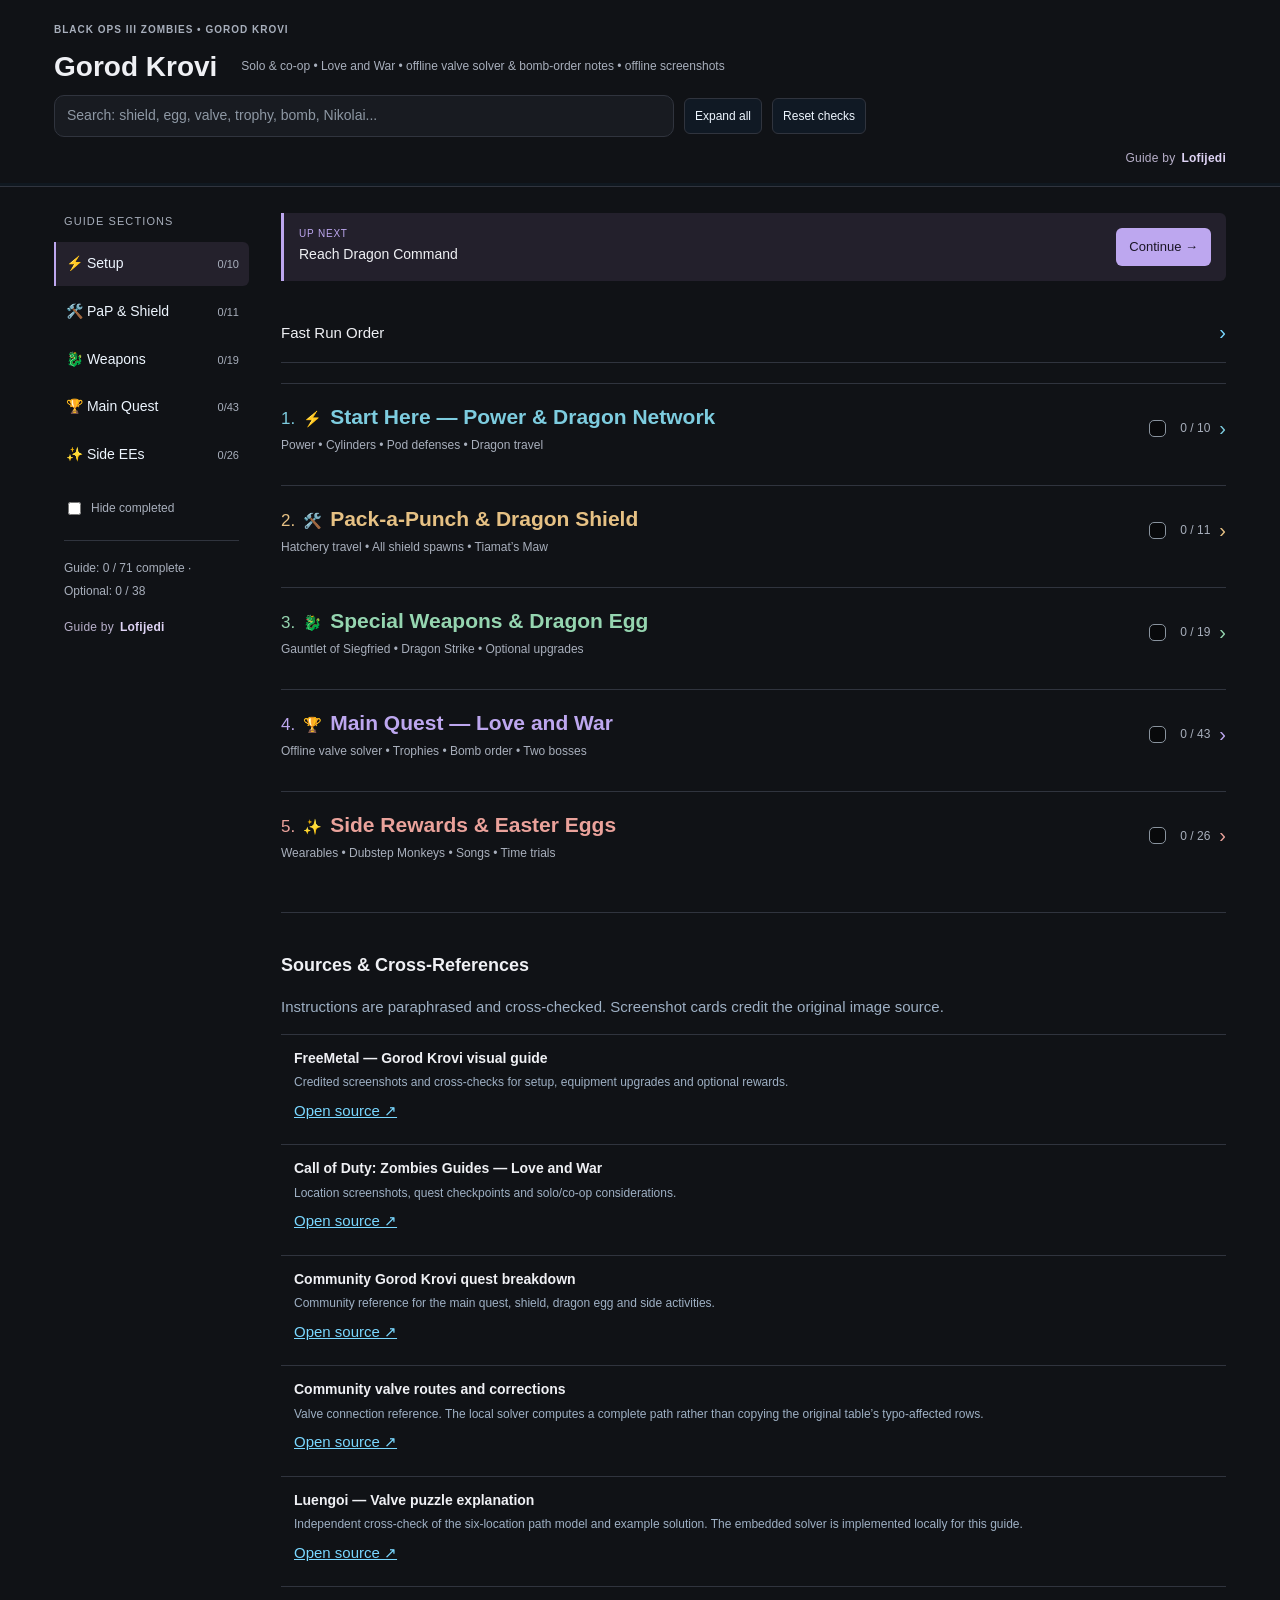
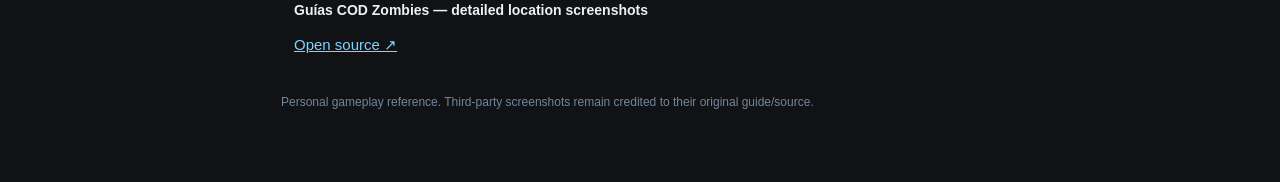
